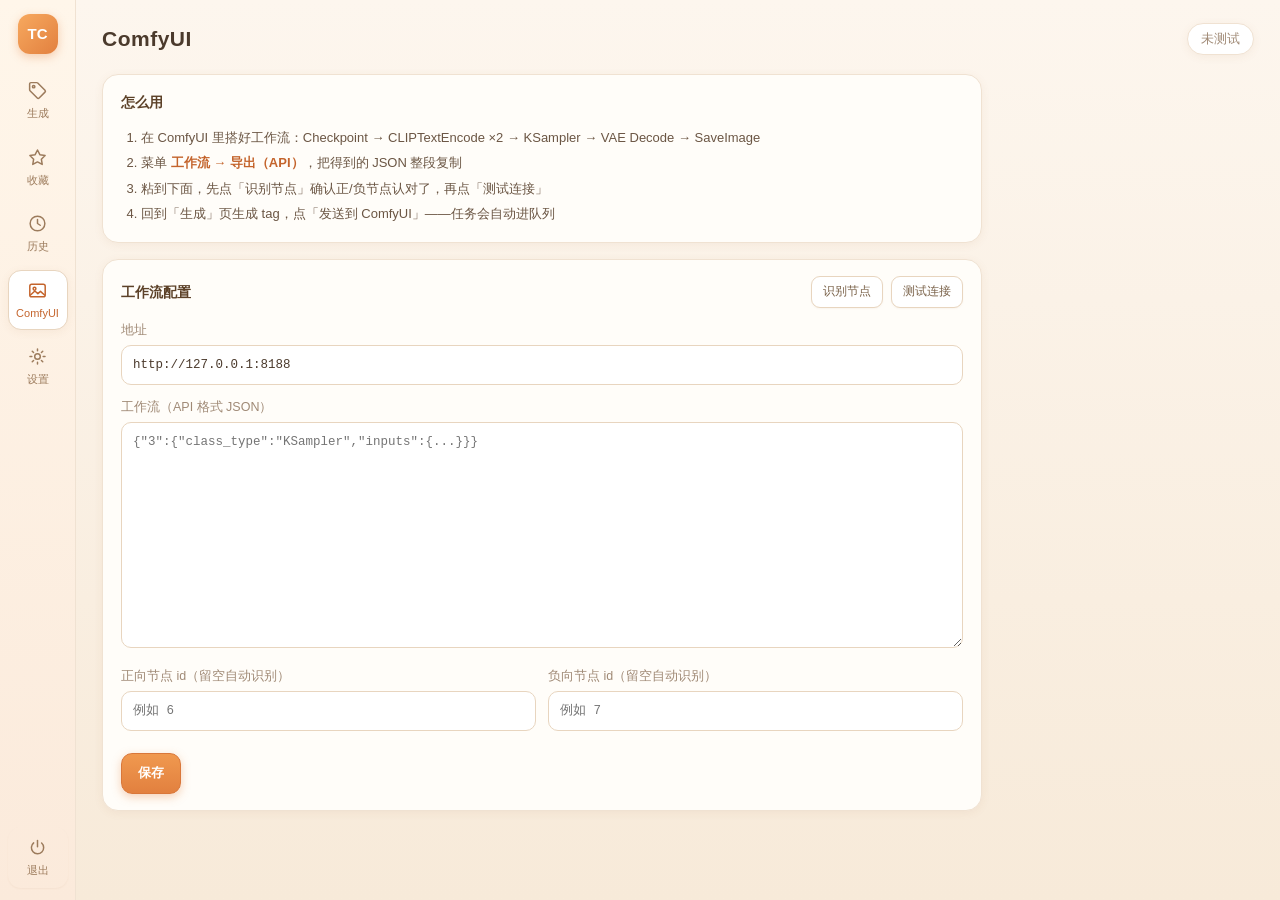
==== comfy.html @ 118cf32f "feat: 界面改版（暖色主题 + 收藏页 + ComfyUI 独立页） - 收藏改成存「中文描述 + 整套 tag」，新增独立收藏页与侧边栏图标；   生成页右上角 ★ 收藏这套，收藏页可载入/复制" ====
<!DOCTYPE html>
<html lang="zh-CN">
<head>
<meta charset="utf-8">
<meta name="viewport" content="width=device-width, initial-scale=1">
<title>TagCraft · ComfyUI</title>
<link rel="stylesheet" href="style.css">
</head>
<body>
<div class="shell">
  <div id="sidebar"></div>

  <div class="main">
    <div class="page-head">
      <h1 class="page-title">ComfyUI</h1>
      <span class="head-right"><span id="comfyState" class="pill">未测试</span></span>
    </div>

    <div class="stack">
      <div class="card">
        <div class="card-title">怎么用</div>
        <ol class="howto">
          <li>在 ComfyUI 里搭好工作流：Checkpoint → CLIPTextEncode ×2 → KSampler → VAE Decode → SaveImage</li>
          <li>菜单 <b>工作流 → 导出（API）</b>，把得到的 JSON 整段复制</li>
          <li>粘到下面，先点「识别节点」确认正/负节点认对了，再点「测试连接」</li>
          <li>回到「生成」页生成 tag，点「发送到 ComfyUI」——任务会自动进队列</li>
        </ol>
      </div>

      <div class="card">
        <div class="card-title">
          工作流配置
          <span class="spacer"></span>
          <button id="btnInspect" class="small">识别节点</button>
          <button id="btnTest" class="small">测试连接</button>
        </div>
        <div class="field">
          <label>地址</label>
          <input id="comfyUrl" class="mono" placeholder="http://127.0.0.1:8188">
        </div>
        <div class="field">
          <label>工作流（API 格式 JSON）</label>
          <textarea id="comfyWorkflow" rows="10" class="mono"
            placeholder='{"3":{"class_type":"KSampler","inputs":{...}}}'></textarea>
        </div>
        <div class="grid2">
          <div class="field">
            <label>正向节点 id（留空自动识别）</label>
            <input id="comfyPosNode" class="mono" placeholder="例如 6">
          </div>
          <div class="field">
            <label>负向节点 id（留空自动识别）</label>
            <input id="comfyNegNode" class="mono" placeholder="例如 7">
          </div>
        </div>
        <div id="comfyNodes" class="page-sub" style="margin-top:10px"></div>
        <div class="row">
          <button id="btnSave" class="primary">保存</button>
          <span id="comfyMsg" class="page-sub"></span>
        </div>
      </div>
    </div>
  </div>
</div>

<script src="common.js"></script>
<script src="comfy.js"></script>
</body>
</html>
---- style.css ----
/* TagCraft 主题：暖色调 · 温馨感 · 突出按钮 */

:root{
  --bg:#fdf6ee;
  --bg2:#f7ead9;
  --panel:#fffdf9;
  --line:#f0e2d2;
  --line2:#e8d5bf;
  --text:#4b3a2c;
  --dim:#a08a76;
  --accent:#e2803f;
  --accent2:#c4642c;
  --accent-soft:#fdeedd;
  --ok:#7ba05b;
  --bad:#c4554c;
  --shadow:0 2px 10px rgba(150,100,50,.07);
}

*{box-sizing:border-box}
html,body{margin:0;padding:0}
body{
  background:linear-gradient(180deg,var(--bg) 0%,var(--bg2) 100%) fixed;
  color:var(--text);
  font:14px/1.6 -apple-system,BlinkMacSystemFont,"Segoe UI","PingFang SC","Microsoft YaHei",sans-serif;
}

/* ---------------- 框架 ---------------- */
.shell{display:flex;min-height:100vh}
.main{flex:1;min-width:0;padding:22px 26px 60px}
.page-head{display:flex;align-items:center;gap:12px;margin-bottom:18px}
.page-title{margin:0;font-size:21px;font-weight:700;letter-spacing:.5px}
.head-right{margin-left:auto;display:flex;align-items:center;gap:10px}
.pill{
  background:#fff;border:1px solid var(--line);border-radius:999px;
  padding:5px 13px;font-size:12.5px;color:var(--dim);box-shadow:var(--shadow)
}
.page-sub{font-size:12.5px;color:var(--dim);text-decoration:none}
a.page-sub:hover{color:var(--accent)}

/* ---------------- 侧边栏 ---------------- */
.sidebar{
  width:76px;flex:0 0 76px;background:linear-gradient(180deg,#fff6ea,#fbeadb);
  border-right:1px solid var(--line);display:flex;flex-direction:column;
  align-items:center;padding:14px 0 12px;gap:6px;position:sticky;top:0;height:100vh
}
.logo{
  width:40px;height:40px;border-radius:12px;margin-bottom:10px;
  background:linear-gradient(135deg,#f7a95f,#e2803f);color:#fff;
  display:flex;align-items:center;justify-content:center;font-weight:700;font-size:15px;
  box-shadow:0 3px 10px rgba(226,128,63,.35)
}
.nav{
  width:60px;padding:9px 0 7px;border-radius:13px;border:1px solid transparent;background:transparent;
  color:#9c7b5c;display:flex;flex-direction:column;align-items:center;gap:4px;
  font-size:11px;cursor:pointer;text-decoration:none;transition:.15s
}
.nav svg{width:21px;height:21px;fill:none;stroke:currentColor;stroke-width:1.7;
  stroke-linecap:round;stroke-linejoin:round}
.nav:hover{background:#fff3e5;color:var(--accent2)}
.nav.active{background:#fff;color:var(--accent2);border-color:var(--line2);box-shadow:var(--shadow)}
.nav.danger:hover{background:#fdeceb;color:var(--bad)}
.sidebar .spacer{flex:1}

/* ---------------- 布局：左窄右宽，内容长了也不会一边空一边挤 ---------------- */
.layout{display:grid;grid-template-columns:minmax(280px,340px) minmax(0,1fr);gap:16px;align-items:start}
@media (max-width:1080px){.layout{grid-template-columns:minmax(0,1fr)}}
.col{display:flex;flex-direction:column;gap:16px;min-width:0}
.stack{display:flex;flex-direction:column;gap:16px;max-width:880px}

/* ---------------- 卡片 ---------------- */
.card{
  background:var(--panel);border:1px solid var(--line);border-radius:16px;
  padding:16px 18px;box-shadow:var(--shadow);min-width:0
}
.card-title{
  display:flex;align-items:center;gap:8px;font-weight:700;font-size:14px;
  margin-bottom:12px;color:#5c4128
}
.card-title .spacer{flex:1}
.count{
  background:var(--accent-soft);color:var(--accent2);border-radius:999px;
  padding:1px 8px;font-size:11.5px;font-weight:600
}
.card-title button{font-weight:500}

/* ---------------- 表单 ---------------- */
label{display:block;font-size:12.5px;color:var(--dim);margin-bottom:5px}
input,select,textarea{
  width:100%;padding:9px 11px;border:1px solid var(--line2);border-radius:10px;
  background:#fff;color:var(--text);font:inherit;font-size:13px;outline:none;transition:.15s
}
input:focus,select:focus,textarea:focus{
  border-color:var(--accent);box-shadow:0 0 0 3px rgba(226,128,63,.14)
}
textarea{resize:vertical;line-height:1.65}
.mono{font-family:Consolas,"Courier New",monospace;font-size:12.5px}
.field{margin-bottom:12px}
.grid2{display:grid;grid-template-columns:1fr 1fr;gap:12px}
@media (max-width:640px){.grid2{grid-template-columns:1fr}}
.row{display:flex;align-items:center;gap:8px;flex-wrap:wrap;margin-top:10px}

/* 复选框：之前被 input 的 100% 宽度撑成一大块，这里收回正常尺寸 */
input[type=checkbox],input[type=radio]{
  width:16px;height:16px;min-width:16px;padding:0;margin:0;flex:0 0 16px;
  accent-color:var(--accent);cursor:pointer;border-radius:4px
}
label.inline{display:inline-flex;align-items:center;gap:7px;margin:0;font-size:12.5px;color:var(--text)}
label.check{
  display:inline-flex;align-items:center;gap:7px;padding:6px 12px;margin:0;cursor:pointer;
  background:var(--accent-soft);border:1px solid #f3ddc4;border-radius:999px;
  font-size:12.5px;color:#8a6238;transition:.15s
}
label.check:hover{border-color:var(--accent);background:#fde5cd}

/* ---------------- 按钮：更醒目 ---------------- */
button{
  padding:9px 16px;border:1px solid var(--line2);border-radius:11px;background:#fff;
  color:#7a6249;font:inherit;font-size:13px;cursor:pointer;transition:.15s;
  box-shadow:0 1px 2px rgba(150,100,50,.06)
}
button:hover{border-color:var(--accent);color:var(--accent2);transform:translateY(-1px)}
button:active{transform:translateY(0)}
button:disabled{opacity:.55;cursor:default;transform:none}
button.primary{
  background:linear-gradient(180deg,#f0994f,#e2803f);border-color:#d9773a;color:#fff;font-weight:600;
  box-shadow:0 3px 10px rgba(226,128,63,.35)
}
button.primary:hover{background:linear-gradient(180deg,#f5a763,#e78a4a);color:#fff;
  box-shadow:0 5px 14px rgba(226,128,63,.45)}
button.ghost{background:#fff8f0;border-color:var(--line);color:#9c7b5c;box-shadow:none}
button.ghost:hover{background:#fff;color:var(--accent2)}
button.ghost.danger{color:#b9706a}
button.ghost.danger:hover{border-color:#e6b3ae;background:#fdf2f1;color:var(--bad)}
button.small{padding:5px 11px;font-size:12px;border-radius:9px}
button.wide{flex:1;min-width:120px;padding:11px 18px;font-size:13.5px}

/* ---------------- 结果分组 ---------------- */
.group{margin-top:16px}
.group-title{display:flex;align-items:center;gap:8px;font-size:12.5px;color:var(--dim);margin-bottom:8px}
.group-title .spacer{flex:1}
.tags{display:flex;flex-wrap:wrap;gap:6px;max-height:222px;overflow-y:auto;padding:2px}
.tag{
  display:inline-flex;align-items:center;gap:6px;max-width:100%;
  background:#fff8ef;border:1px solid var(--line);border-radius:999px;
  padding:5px 6px 5px 12px;font-size:12.5px;cursor:pointer;user-select:none;transition:.12s
}
.tag:hover{border-color:var(--accent);background:#fff}
.tag .t{font-family:Consolas,monospace;color:#5d4530}
.tag .cn{color:#b39a83;font-size:11.5px}
.tag .w{background:var(--accent-soft);color:var(--accent2);border-radius:999px;padding:0 6px;font-size:11px}
.tag .x{color:#c9b39c;padding:0 5px;font-size:14px;line-height:1}
.tag .x:hover{color:var(--bad)}
.tag.cat1{background:#fff4e8;border-color:#f2d9bd}
.tag.cat3{background:#fdf6e6;border-color:#f0e2bd}
.tag.cat4{background:#fdf1ee;border-color:#f2d6cd}
.tag.cat5{background:#fdf7ec;border-color:#eeddc0}
.tag.dragging{opacity:.4}

/* 未识别：小红框 */
.unk-list{display:flex;flex-wrap:wrap;gap:6px;max-height:126px;overflow-y:auto;padding:2px}
.unk{
  background:#fdeceb;border:1px solid #eec4c0;color:#b4554d;border-radius:9px;
  padding:4px 9px;font-size:12px;font-family:Consolas,monospace;cursor:pointer
}
.unk:hover{background:#fbdcd9}

/* 候选气泡 */
.pop{
  position:fixed;z-index:50;background:#fff;border:1px solid var(--line2);border-radius:13px;
  box-shadow:0 10px 26px rgba(140,90,40,.18);padding:8px;min-width:190px;max-width:320px
}
.pop-head{font-size:12px;color:var(--dim);padding:5px 8px}
.pop button{
  display:block;width:100%;text-align:left;border:none;background:transparent;box-shadow:none;
  padding:7px 9px;font-size:12.5px;border-radius:8px;color:var(--text)
}
.pop button:hover{background:var(--accent-soft);color:var(--accent2);transform:none}
.pop button.del{color:var(--bad)}

/* ---------------- 折叠面板 ---------------- */
.fold{
  border:1px solid var(--line);border-radius:12px;background:#fffaf2;
  margin-bottom:10px;overflow:hidden
}
.fold>summary{
  cursor:pointer;padding:9px 13px;font-size:12.5px;font-weight:600;color:#a3761f;
  list-style:none;display:flex;align-items:center;gap:8px
}
.fold>summary::-webkit-details-marker{display:none}
.fold>summary::before{content:'▸';display:inline-block;transition:.15s;color:var(--accent)}
.fold[open]>summary::before{transform:rotate(90deg)}
.fold-body{padding:0 13px 10px;border-top:1px dashed var(--line)}

.step{
  display:flex;gap:8px;align-items:baseline;flex-wrap:wrap;
  font-size:12.5px;color:#6b5644;padding:6px 0;border-top:1px dashed #f1e5d4
}
.step:first-child{border-top:none}
.step .rnd{
  flex:0 0 18px;height:18px;line-height:18px;text-align:center;border-radius:50%;
  background:var(--accent-soft);color:var(--accent2);font-size:11px
}
.step .tool{font-family:Consolas,monospace;color:#a3761f;font-weight:600}
.step .sum{color:#9c8672}
.step .prob{flex:1 0 100%;color:#8a6d3b;padding-left:26px}
.step.warn{color:var(--bad)}
.step.warn .tool{color:var(--bad)}

/* ---------------- 统计 / 说明 ---------------- */
.stats{
  display:none;background:#fff5e9;border:1px solid var(--line);border-radius:11px;
  padding:8px 13px;font-size:12.5px;color:#8a6a4a;margin-bottom:12px
}
.stats.show{display:block}
.notes{
  display:none;background:#fdf9f0;border-left:3px solid #e8cfa5;border-radius:8px;
  padding:8px 12px;font-size:12.5px;color:#8a6d3b;margin-bottom:12px;white-space:pre-wrap
}
.notes.show{display:block}

/* ---------------- 查词结果 ---------------- */
.list{display:flex;flex-direction:column;gap:6px;margin-top:10px;max-height:300px;overflow-y:auto}
.item{
  display:flex;align-items:center;gap:8px;padding:7px 10px;border:1px solid var(--line);
  border-radius:10px;background:#fffcf7;font-size:12.5px;min-width:0
}
.item .name{font-family:Consolas,monospace;color:#5d4530;flex:0 1 auto;
  overflow:hidden;text-overflow:ellipsis;white-space:nowrap}
.item .cn{color:#b39a83;font-size:11.5px;min-width:0;overflow:hidden;text-overflow:ellipsis;
  white-space:nowrap}
.item .meta{margin-left:auto;color:#c2ab95;font-size:11px;flex:0 0 auto}
.item .acts{display:flex;gap:4px;flex:0 0 auto}
.item:hover{border-color:var(--accent);background:#fff}
.empty{color:var(--dim);font-size:13px;padding:14px 2px}

/* ---------------- 历史 / 收藏 ---------------- */
.hcard{
  border:1px solid var(--line);border-radius:13px;background:#fffcf7;
  padding:11px 13px;margin-bottom:10px
}
.hcard:hover{border-color:var(--line2)}
.htop{display:flex;align-items:center;gap:8px;flex-wrap:wrap}
.htime{font-size:11.5px;color:#c2ab95}
.ftitle{font-weight:600;font-size:13.5px;color:#6b4a2c}
.htext{font-size:12.5px;color:#7d6753;margin:7px 0 5px;white-space:pre-wrap;word-break:break-word}
.htags{font-family:Consolas,monospace;font-size:11.5px;color:var(--dim);
  white-space:nowrap;overflow:hidden;text-overflow:ellipsis}

/* ---------------- 使用步骤 ---------------- */
.howto{margin:0;padding-left:20px;color:#6b5644;font-size:13px;line-height:1.95}
.howto b{color:var(--accent2)}

/* ---------------- toast ---------------- */
.toast{
  position:fixed;left:50%;bottom:34px;transform:translateX(-50%) translateY(12px);
  background:#7a5a3c;color:#fff;padding:10px 20px;border-radius:999px;font-size:13px;
  box-shadow:0 6px 18px rgba(120,80,40,.3);
  opacity:0;transition:.25s;pointer-events:none;z-index:99;max-width:80vw;text-align:center
}
.toast.show{opacity:1;transform:translateX(-50%) translateY(0)}
.toast.bad{background:var(--bad)}
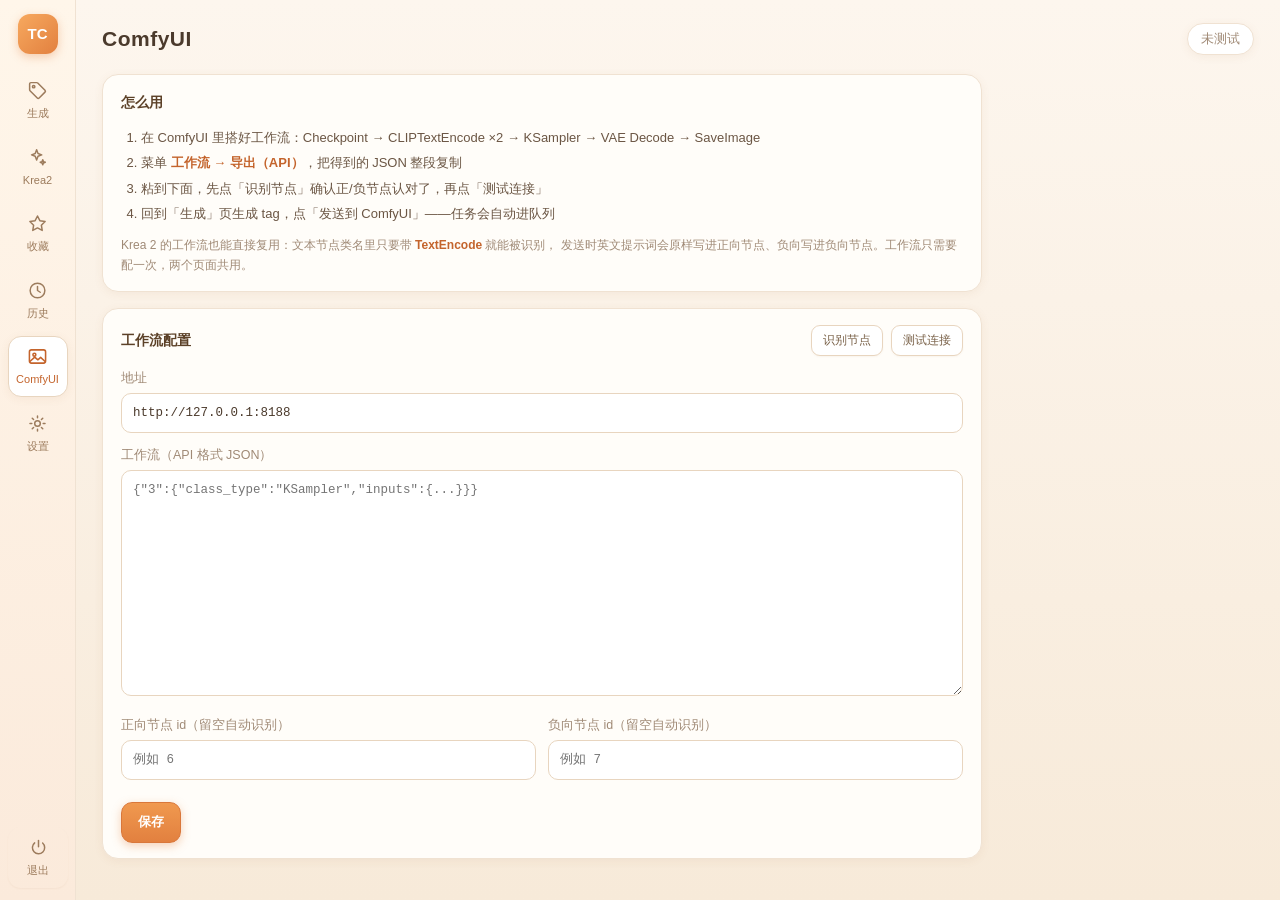
==== commit 1a137233: "feat: 新增 Krea2 英文自然语言模式，生成页可切换模型 - 生成页顶部新增模型切换器：NoobAI 系（Danbooru tag）/ Krea 2（英文自然语言） - 新增 krea.htm" ====
--- a/comfy.html
+++ b/comfy.html
@@ -25,6 +25,10 @@
           <li>粘到下面，先点「识别节点」确认正/负节点认对了，再点「测试连接」</li>
           <li>回到「生成」页生成 tag，点「发送到 ComfyUI」——任务会自动进队列</li>
         </ol>
+        <div class="hint-line">
+          Krea 2 的工作流也能直接复用：文本节点类名里只要带 <b>TextEncode</b> 就能被识别，
+          发送时英文提示词会原样写进正向节点、负向写进负向节点。工作流只需要配一次，两个页面共用。
+        </div>
       </div>
 
       <div class="card">
--- a/style.css
+++ b/style.css
@@ -57,6 +57,9 @@
 .nav svg{width:21px;height:21px;fill:none;stroke:currentColor;stroke-width:1.7;
   stroke-linecap:round;stroke-linejoin:round}
 .nav:hover{background:#fff3e5;color:var(--accent2)}
+.nav svg{transition:transform .22s cubic-bezier(.2,.8,.3,1)}
+.nav:hover svg{transform:translateY(-1px) scale(1.07)}
+.nav.active svg{transform:scale(1.05)}
 .nav.active{background:#fff;color:var(--accent2);border-color:var(--line2);box-shadow:var(--shadow)}
 .nav.danger:hover{background:#fdeceb;color:var(--bad)}
 .sidebar .spacer{flex:1}
@@ -66,6 +69,7 @@
 @media (max-width:1080px){.layout{grid-template-columns:minmax(0,1fr)}}
 .col{display:flex;flex-direction:column;gap:16px;min-width:0}
 .stack{display:flex;flex-direction:column;gap:16px;max-width:880px}
+.stack.wide{max-width:min(1560px,100%)}
 
 /* ---------------- 卡片 ---------------- */
 .card{
@@ -104,7 +108,9 @@
   width:16px;height:16px;min-width:16px;padding:0;margin:0;flex:0 0 16px;
   accent-color:var(--accent);cursor:pointer;border-radius:4px
 }
-label.inline{display:inline-flex;align-items:center;gap:7px;margin:0;font-size:12.5px;color:var(--text)}
+label.inline{display:inline-flex;align-items:center;gap:7px;margin:0;font-size:12.5px;color:var(--text);white-space:nowrap}
+/* 数字框在行内标签里不要被 100% 宽撑爆（否则「上限」会竖着断行） */
+label.inline input[type=number]{width:76px;flex:0 0 76px}
 label.check{
   display:inline-flex;align-items:center;gap:7px;padding:6px 12px;margin:0;cursor:pointer;
   background:var(--accent-soft);border:1px solid #f3ddc4;border-radius:999px;
@@ -115,24 +121,102 @@
 /* ---------------- 按钮：更醒目 ---------------- */
 button{
   padding:9px 16px;border:1px solid var(--line2);border-radius:11px;background:#fff;
-  color:#7a6249;font:inherit;font-size:13px;cursor:pointer;transition:.15s;
+  color:#7a6249;font:inherit;font-size:13px;cursor:pointer;
+  position:relative;overflow:hidden;will-change:transform;
+  transition:transform .18s cubic-bezier(.2,.8,.3,1),box-shadow .18s ease,
+             background .18s ease,border-color .18s ease,color .18s ease;
   box-shadow:0 1px 2px rgba(150,100,50,.06)
 }
 button:hover{border-color:var(--accent);color:var(--accent2);transform:translateY(-1px)}
-button:active{transform:translateY(0)}
+button:active{transform:translateY(1px) scale(.985);box-shadow:0 1px 2px rgba(150,100,50,.06)}
+button:focus-visible{outline:none;box-shadow:0 0 0 3px rgba(226,128,63,.25),0 1px 2px rgba(150,100,50,.06)}
 button:disabled{opacity:.55;cursor:default;transform:none}
 button.primary{
   background:linear-gradient(180deg,#f0994f,#e2803f);border-color:#d9773a;color:#fff;font-weight:600;
   box-shadow:0 3px 10px rgba(226,128,63,.35)
 }
+/* 主按钮悬浮时一道柔光扫过（纯装饰，不挡点击） */
+button.primary::after{
+  content:'';position:absolute;inset:0;pointer-events:none;
+  background:linear-gradient(115deg,transparent 30%,rgba(255,255,255,.5) 48%,transparent 64%);
+  transform:translateX(-130%);transition:transform .6s ease
+}
+button.primary:hover::after{transform:translateX(130%)}
 button.primary:hover{background:linear-gradient(180deg,#f5a763,#e78a4a);color:#fff;
-  box-shadow:0 5px 14px rgba(226,128,63,.45)}
+  box-shadow:0 6px 16px rgba(226,128,63,.45);transform:translateY(-2px)}
+button.primary:active{transform:translateY(1px) scale(.985)}
+/* 生成中：主按钮轻轻呼吸，表示"还在跑" */
+button.primary:disabled{animation:busyPulse 1.5s ease-in-out infinite}
+@keyframes busyPulse{
+  0%,100%{box-shadow:0 3px 10px rgba(226,128,63,.3)}
+  50%{box-shadow:0 3px 18px rgba(226,128,63,.6)}
+}
 button.ghost{background:#fff8f0;border-color:var(--line);color:#9c7b5c;box-shadow:none}
 button.ghost:hover{background:#fff;color:var(--accent2)}
 button.ghost.danger{color:#b9706a}
 button.ghost.danger:hover{border-color:#e6b3ae;background:#fdf2f1;color:var(--bad)}
 button.small{padding:5px 11px;font-size:12px;border-radius:9px}
 button.wide{flex:1;min-width:120px;padding:11px 18px;font-size:13.5px}
+
+/* 点击波纹（common.js 动态插入 .ripple 后自动移除） */
+.ripple{
+  position:absolute;border-radius:50%;pointer-events:none;
+  background:radial-gradient(circle,rgba(226,128,63,.35),rgba(226,128,63,.12) 55%,transparent 70%);
+  transform:scale(0);animation:rippleOut .58s ease-out forwards
+}
+button.primary .ripple{
+  background:radial-gradient(circle,rgba(255,255,255,.6),rgba(255,255,255,.2) 55%,transparent 70%)
+}
+@keyframes rippleOut{to{transform:scale(1);opacity:0}}
+
+/* ---------------- 模型切换器 ---------------- */
+.model-switch{margin-bottom:16px}
+.mswitch-row{display:flex;align-items:center;gap:10px;flex-wrap:wrap}
+.mswitch-cap{font-size:12px;font-weight:600;color:var(--dim);letter-spacing:.3px}
+.mswitch{
+  display:inline-flex;gap:4px;padding:4px;border:1px solid var(--line);
+  border-radius:999px;background:var(--panel);box-shadow:var(--shadow)
+}
+.mswitch-item{
+  display:flex;flex-direction:column;align-items:flex-start;gap:1px;
+  padding:7px 18px 7px 16px;border-radius:999px;text-decoration:none;
+  color:#9c7b5c;transition:background .22s ease,color .22s ease,transform .22s ease,
+             box-shadow .22s ease;position:relative;overflow:hidden
+}
+.mswitch-item .mswitch-name{font-size:13.5px;font-weight:700;letter-spacing:.2px}
+.mswitch-item .mswitch-sub{font-size:10.5px;opacity:.75}
+.mswitch-item:hover{background:#fff4e5;color:var(--accent2);transform:translateY(-1px)}
+.mswitch-item.active{
+  background:linear-gradient(135deg,#f7a95f,#e2803f);color:#fff;
+  box-shadow:0 3px 12px rgba(226,128,63,.38)
+}
+.mswitch-item.active .mswitch-sub{opacity:.9}
+.mswitch-item.active::after{
+  content:'';position:absolute;inset:0;border-radius:inherit;
+  box-shadow:inset 0 1px 0 rgba(255,255,255,.35)
+}
+
+/* ---------------- Krea 2 页面 ---------------- */
+.hint-line{font-size:12px;color:var(--dim);margin-top:10px;line-height:1.6}
+.hint-line b{color:var(--accent2);font-weight:600}
+#outPrompt{font-size:13px;line-height:1.8;min-height:150px}
+.prompt-count{font-size:12px;color:var(--dim)}
+.prompt-count b{color:var(--accent2)}
+.warn-line{
+  background:#fff3e2;border:1px solid #f0d8b8;color:#a3761f;border-radius:10px;
+  padding:7px 11px;font-size:12.5px;margin-bottom:10px;display:none
+}
+.warn-line.show{display:block}
+
+/* ---------------- 草稿箱 ---------------- */
+.draftbar{
+  display:flex;align-items:center;gap:8px;flex-wrap:wrap;
+  background:var(--panel);border:1px solid var(--line);border-radius:14px;
+  padding:10px 14px;margin-bottom:16px;box-shadow:var(--shadow)
+}
+.draftbar .dlabel{font-size:12.5px;color:var(--dim);font-weight:600}
+.draftbar select{width:auto;max-width:280px;min-width:150px;padding:7px 10px}
+.draftbar #draftHint{margin-left:auto}
 
 /* ---------------- 结果分组 ---------------- */
 .group{margin-top:16px}
@@ -206,6 +290,49 @@
 .step.warn{color:var(--bad)}
 .step.warn .tool{color:var(--bad)}
 
+/* ---------------- 智能体实时进度 ---------------- */
+.progress{
+  display:none;margin-bottom:12px;border:1px solid #f0dcc0;border-radius:12px;
+  background:#fffbf3;padding:10px 13px
+}
+.progress.show{display:block}
+.progress-head{
+  font-size:12.5px;font-weight:600;color:#a3761f;margin-bottom:6px;
+  display:flex;align-items:center;gap:7px
+}
+.pstep{font-size:12.5px;color:#7d6753;padding:3px 0 3px 18px;position:relative}
+.pstep::before{
+  content:'';position:absolute;left:4px;top:11px;width:6px;height:6px;border-radius:50%;
+  background:#e0cdb2
+}
+.pstep.now{color:var(--accent2);font-weight:600}
+.pstep.now::before{background:var(--accent);box-shadow:0 0 0 3px rgba(226,128,63,.18)}
+.spin{
+  width:12px;height:12px;border-radius:50%;border:2px solid #f0dcc0;
+  border-top-color:var(--accent);display:inline-block;animation:spin .8s linear infinite
+}
+@keyframes spin{to{transform:rotate(360deg)}}
+
+/* 进度条 */
+.pbar{height:10px;border-radius:999px;background:#f3e6d4;overflow:hidden;margin-top:2px}
+.pbar-fill{
+  height:100%;border-radius:999px;position:relative;overflow:hidden;
+  background:linear-gradient(90deg,#f4b878,#e2803f);
+  transition:width .5s cubic-bezier(.3,.8,.4,1)
+}
+.pbar-fill::after{
+  content:'';position:absolute;inset:0;
+  background:linear-gradient(90deg,transparent,rgba(255,255,255,.5),transparent);
+  animation:sweep 1.3s linear infinite
+}
+.pbar.done .pbar-fill{background:linear-gradient(90deg,#9fc47f,#7ba05b)}
+.pbar.done .pbar-fill::after{animation:none;opacity:0}
+.pmsg{
+  font-size:12.5px;color:#8a6a4a;margin-top:7px;
+  white-space:nowrap;overflow:hidden;text-overflow:ellipsis
+}
+@keyframes sweep{from{transform:translateX(-100%)}to{transform:translateX(100%)}}
+
 /* ---------------- 统计 / 说明 ---------------- */
 .stats{
   display:none;background:#fff5e9;border:1px solid var(--line);border-radius:11px;
@@ -219,7 +346,8 @@
 .notes.show{display:block}
 
 /* ---------------- 查词结果 ---------------- */
-.list{display:flex;flex-direction:column;gap:6px;margin-top:10px;max-height:300px;overflow-y:auto}
+.list{display:flex;flex-direction:column;gap:6px;margin-top:10px;min-width:0}
+.list.scroll{max-height:300px;overflow-y:auto}
 .item{
   display:flex;align-items:center;gap:8px;padding:7px 10px;border:1px solid var(--line);
   border-radius:10px;background:#fffcf7;font-size:12.5px;min-width:0
@@ -244,7 +372,38 @@
 .ftitle{font-weight:600;font-size:13.5px;color:#6b4a2c}
 .htext{font-size:12.5px;color:#7d6753;margin:7px 0 5px;white-space:pre-wrap;word-break:break-word}
 .htags{font-family:Consolas,monospace;font-size:11.5px;color:var(--dim);
-  white-space:nowrap;overflow:hidden;text-overflow:ellipsis}
+  line-height:1.7;word-break:break-word}
+
+/* ---------------- 收藏页：宽屏多列，卡片铺满 ---------------- */
+.fgrid{display:grid;grid-template-columns:repeat(auto-fill,minmax(430px,1fr));gap:12px;margin-top:0}
+@media (max-width:960px){.fgrid{grid-template-columns:1fr}}
+.fcard{
+  border:1px solid var(--line);border-radius:14px;background:#fffcf7;
+  padding:13px 15px;display:flex;flex-direction:column;gap:9px;min-width:0
+}
+.fcard:hover{border-color:var(--line2);background:#fff}
+.fhead{display:flex;align-items:center;gap:9px;flex-wrap:wrap;min-width:0}
+.fhead .spacer,.frow .spacer{flex:1}
+.fmeta{font-size:11.5px;color:var(--accent2);background:var(--accent-soft);
+  border-radius:999px;padding:2px 9px;white-space:nowrap}
+.fmeta-row{display:flex;gap:6px;flex-wrap:wrap}
+
+/* 默认收起：描述与 tag 文本要点开才看得见 */
+.fbox{border:1px solid var(--line);border-radius:11px;background:#fffaf2;overflow:hidden}
+.fbox>summary{
+  cursor:pointer;padding:7px 11px;font-size:12.5px;font-weight:600;color:#a3761f;
+  list-style:none;display:flex;align-items:center;gap:7px
+}
+.fbox>summary::-webkit-details-marker{display:none}
+.fbox>summary::before{content:'▸';display:inline-block;transition:.15s;color:var(--accent)}
+.fbox[open]>summary::before{transform:rotate(90deg)}
+.fbody{padding:2px 12px 11px;border-top:1px dashed var(--line);
+  display:flex;flex-direction:column;gap:2px}
+.flabel{font-size:11.5px;color:var(--dim);margin-top:7px}
+.ftext{font-size:12.5px;color:#7d6753;white-space:pre-wrap;word-break:break-word;line-height:1.6}
+.ftags{font-family:Consolas,monospace;font-size:11.5px;color:#8b7660;
+  line-height:1.75;word-break:break-word}
+.frow{display:flex;align-items:center;gap:8px;flex-wrap:wrap;margin-top:auto;padding-top:2px}
 
 /* ---------------- 使用步骤 ---------------- */
 .howto{margin:0;padding-left:20px;color:#6b5644;font-size:13px;line-height:1.95}
@@ -259,3 +418,18 @@
 }
 .toast.show{opacity:1;transform:translateX(-50%) translateY(0)}
 .toast.bad{background:var(--bad)}
+
+/* ---------------- 动效：系统要求减少动态时全部关掉 ---------------- */
+@media (prefers-reduced-motion: reduce){
+  *,*::before,*::after{
+    animation-duration:.001ms !important;
+    animation-iteration-count:1 !important;
+    transition-duration:.001ms !important;
+    scroll-behavior:auto !important
+  }
+  button:hover,button:active,.mswitch-item:hover,.mswitch-item.active,
+  .nav:hover svg,.nav.active svg{transform:none}
+  button.primary::after{display:none}
+  .ripple{display:none}
+}
+
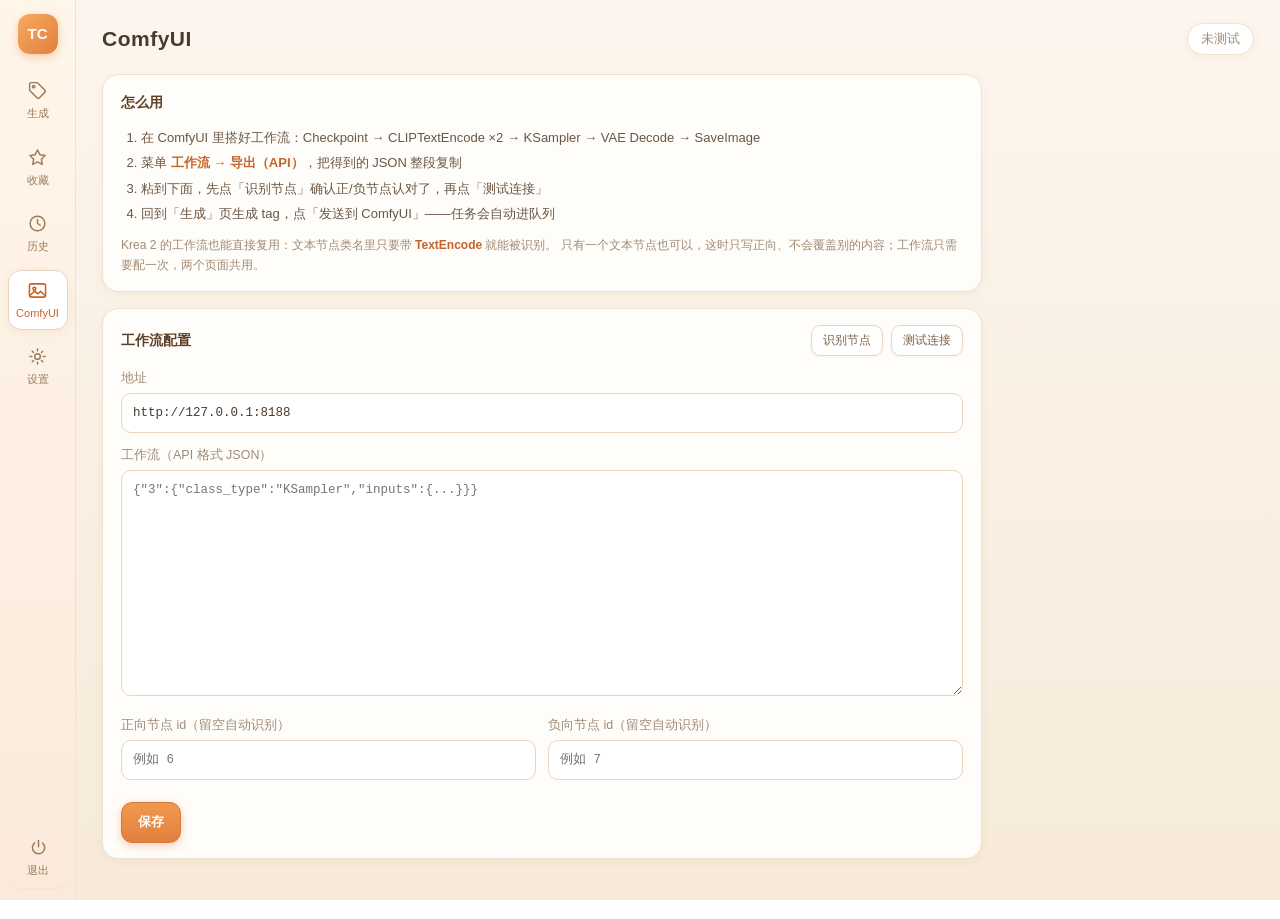
==== commit 70362f8c: "fix: Krea2 去掉负向提示词，单词条工作流只写正向 - Krea2 页删除负向提示词输入、复制与草稿字段；服务端 Krea 提示词 / 审核员 / 返回值同步去掉 negative - Com" ====
--- a/comfy.html
+++ b/comfy.html
@@ -26,8 +26,8 @@
           <li>回到「生成」页生成 tag，点「发送到 ComfyUI」——任务会自动进队列</li>
         </ol>
         <div class="hint-line">
-          Krea 2 的工作流也能直接复用：文本节点类名里只要带 <b>TextEncode</b> 就能被识别，
-          发送时英文提示词会原样写进正向节点、负向写进负向节点。工作流只需要配一次，两个页面共用。
+          Krea 2 的工作流也能直接复用：文本节点类名里只要带 <b>TextEncode</b> 就能被识别。
+          只有一个文本节点也可以，这时只写正向、不会覆盖别的内容；工作流只需要配一次，两个页面共用。
         </div>
       </div>
 
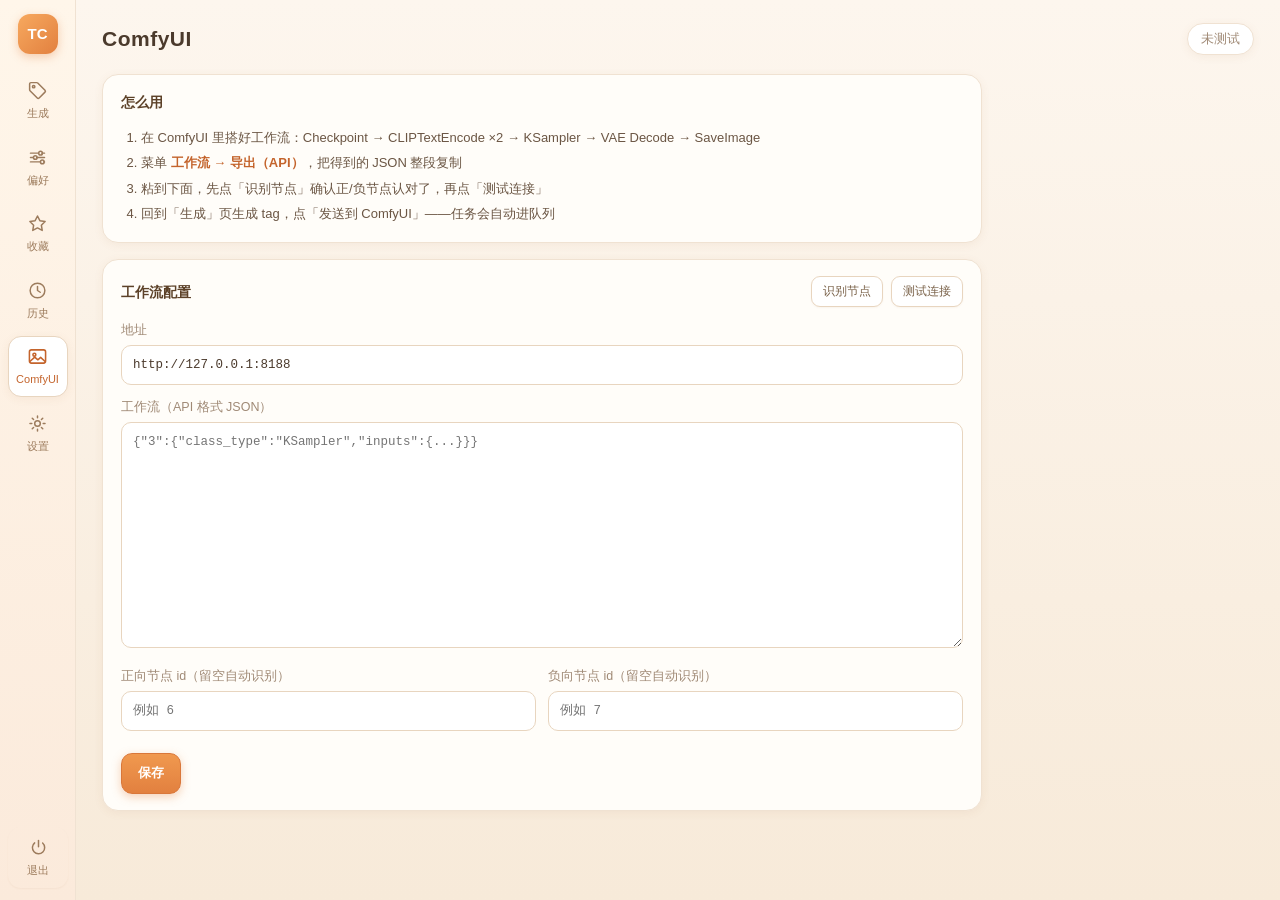
==== commit dc291835: "refactor: 拆出 gen_service / frame / scoring / fallback / ordering / prompts / mapping / tools - 业务从 s" ====
--- a/comfy.html
+++ b/comfy.html
@@ -25,10 +25,6 @@
           <li>粘到下面，先点「识别节点」确认正/负节点认对了，再点「测试连接」</li>
           <li>回到「生成」页生成 tag，点「发送到 ComfyUI」——任务会自动进队列</li>
         </ol>
-        <div class="hint-line">
-          Krea 2 的工作流也能直接复用：文本节点类名里只要带 <b>TextEncode</b> 就能被识别。
-          只有一个文本节点也可以，这时只写正向、不会覆盖别的内容；工作流只需要配一次，两个页面共用。
-        </div>
       </div>
 
       <div class="card">
--- a/style.css
+++ b/style.css
@@ -169,7 +169,7 @@
 }
 @keyframes rippleOut{to{transform:scale(1);opacity:0}}
 
-/* ---------------- 模型切换器 ---------------- */
+/* ---------------- 模式切换器 ---------------- */
 .model-switch{margin-bottom:16px}
 .mswitch-row{display:flex;align-items:center;gap:10px;flex-wrap:wrap}
 .mswitch-cap{font-size:12px;font-weight:600;color:var(--dim);letter-spacing:.3px}
@@ -178,19 +178,17 @@
   border-radius:999px;background:var(--panel);box-shadow:var(--shadow)
 }
 .mswitch-item{
-  display:flex;flex-direction:column;align-items:flex-start;gap:1px;
-  padding:7px 18px 7px 16px;border-radius:999px;text-decoration:none;
+  display:flex;align-items:center;justify-content:center;
+  padding:8px 20px;border-radius:999px;text-decoration:none;
   color:#9c7b5c;transition:background .22s ease,color .22s ease,transform .22s ease,
              box-shadow .22s ease;position:relative;overflow:hidden
 }
 .mswitch-item .mswitch-name{font-size:13.5px;font-weight:700;letter-spacing:.2px}
-.mswitch-item .mswitch-sub{font-size:10.5px;opacity:.75}
 .mswitch-item:hover{background:#fff4e5;color:var(--accent2);transform:translateY(-1px)}
 .mswitch-item.active{
   background:linear-gradient(135deg,#f7a95f,#e2803f);color:#fff;
   box-shadow:0 3px 12px rgba(226,128,63,.38)
 }
-.mswitch-item.active .mswitch-sub{opacity:.9}
 .mswitch-item.active::after{
   content:'';position:absolute;inset:0;border-radius:inherit;
   box-shadow:inset 0 1px 0 rgba(255,255,255,.35)
@@ -208,20 +206,13 @@
 }
 .warn-line.show{display:block}
 
-/* ---------------- 草稿箱 ---------------- */
-.draftbar{
-  display:flex;align-items:center;gap:8px;flex-wrap:wrap;
-  background:var(--panel);border:1px solid var(--line);border-radius:14px;
-  padding:10px 14px;margin-bottom:16px;box-shadow:var(--shadow)
-}
-.draftbar .dlabel{font-size:12.5px;color:var(--dim);font-weight:600}
-.draftbar select{width:auto;max-width:280px;min-width:150px;padding:7px 10px}
-.draftbar #draftHint{margin-left:auto}
-
 /* ---------------- 结果分组 ---------------- */
 .group{margin-top:16px}
 .group-title{display:flex;align-items:center;gap:8px;font-size:12.5px;color:var(--dim);margin-bottom:8px}
 .group-title .spacer{flex:1}
+/* 组标题旁的一行小提示（例：已移除 N 个无效负向） */
+.group-note{font-size:11.5px;color:#b07a2a;background:#fff3e2;border-radius:999px;padding:1px 8px}
+.group-note:empty{display:none}
 .tags{display:flex;flex-wrap:wrap;gap:6px;max-height:222px;overflow-y:auto;padding:2px}
 .tag{
   display:inline-flex;align-items:center;gap:6px;max-width:100%;
@@ -248,6 +239,13 @@
 }
 .unk:hover{background:#fbdcd9}
 
+/* 候选补充：白名单外、但词表里确实存在的新词，点一下就进正向 */
+.cand{
+  background:#eef7ee;border:1px solid #c9e2c9;color:#3f7a45;border-radius:9px;
+  padding:4px 9px;font-size:12px;font-family:Consolas,monospace;cursor:pointer
+}
+.cand:hover{background:#dff0df}
+
 /* 候选气泡 */
 .pop{
   position:fixed;z-index:50;background:#fff;border:1px solid var(--line2);border-radius:13px;
@@ -260,6 +258,8 @@
 }
 .pop button:hover{background:var(--accent-soft);color:var(--accent2);transform:none}
 .pop button.del{color:var(--bad)}
+.example-pop{width:min(460px,calc(100vw - 24px));max-width:460px;max-height:min(60vh,520px);overflow-y:auto}
+.example-pop button{white-space:normal;line-height:1.55;text-align:left}
 
 /* ---------------- 折叠面板 ---------------- */
 .fold{
@@ -286,7 +286,12 @@
 }
 .step .tool{font-family:Consolas,monospace;color:#a3761f;font-weight:600}
 .step .sum{color:#9c8672}
+.step .pick{
+  background:#eef5e6;color:#5c7f3f;border:1px solid #dbe8cc;border-radius:999px;
+  padding:0 7px;font-size:11px;line-height:1.6;font-weight:600
+}
 .step .prob{flex:1 0 100%;color:#8a6d3b;padding-left:26px}
+.step .dims{flex:1 0 100%;color:#9a8a76;font-size:11.5px;padding-left:26px;letter-spacing:.02em}
 .step.warn{color:var(--bad)}
 .step.warn .tool{color:var(--bad)}
 
@@ -331,6 +336,9 @@
   font-size:12.5px;color:#8a6a4a;margin-top:7px;
   white-space:nowrap;overflow:hidden;text-overflow:ellipsis
 }
+/* 「上次运行被中断」时的重试行 */
+.retry-row{display:flex;align-items:center;gap:8px;margin-top:8px;font-size:12.5px;color:#8a6a4a}
+.retry-row span{white-space:nowrap;overflow:hidden;text-overflow:ellipsis}
 @keyframes sweep{from{transform:translateX(-100%)}to{transform:translateX(100%)}}
 
 /* ---------------- 统计 / 说明 ---------------- */
@@ -362,6 +370,14 @@
 .empty{color:var(--dim);font-size:13px;padding:14px 2px}
 
 /* ---------------- 历史 / 收藏 ---------------- */
+.hstats{display:flex;flex-wrap:wrap;gap:8px;max-width:900px;margin-bottom:14px}
+.hstats[hidden]{display:none}
+.hstat{
+  display:inline-flex;align-items:center;gap:6px;background:var(--panel);
+  border:1px solid var(--line);border-radius:999px;padding:6px 13px;
+  box-shadow:var(--shadow);font-size:12px;color:var(--dim)
+}
+.hstat b{color:var(--text);font-size:12.5px;font-weight:700}
 .hcard{
   border:1px solid var(--line);border-radius:13px;background:#fffcf7;
   padding:11px 13px;margin-bottom:10px
@@ -373,6 +389,11 @@
 .htext{font-size:12.5px;color:#7d6753;margin:7px 0 5px;white-space:pre-wrap;word-break:break-word}
 .htags{font-family:Consolas,monospace;font-size:11.5px;color:var(--dim);
   line-height:1.7;word-break:break-word}
+
+/* ---------------- 列表分页（历史 / 收藏） ---------------- */
+.pager{display:flex;align-items:center;gap:10px;margin-top:14px}
+.pager[hidden]{display:none}
+.pager-info{font-size:12.5px;color:var(--dim)}
 
 /* ---------------- 收藏页：宽屏多列，卡片铺满 ---------------- */
 .fgrid{display:grid;grid-template-columns:repeat(auto-fill,minmax(430px,1fr));gap:12px;margin-top:0}
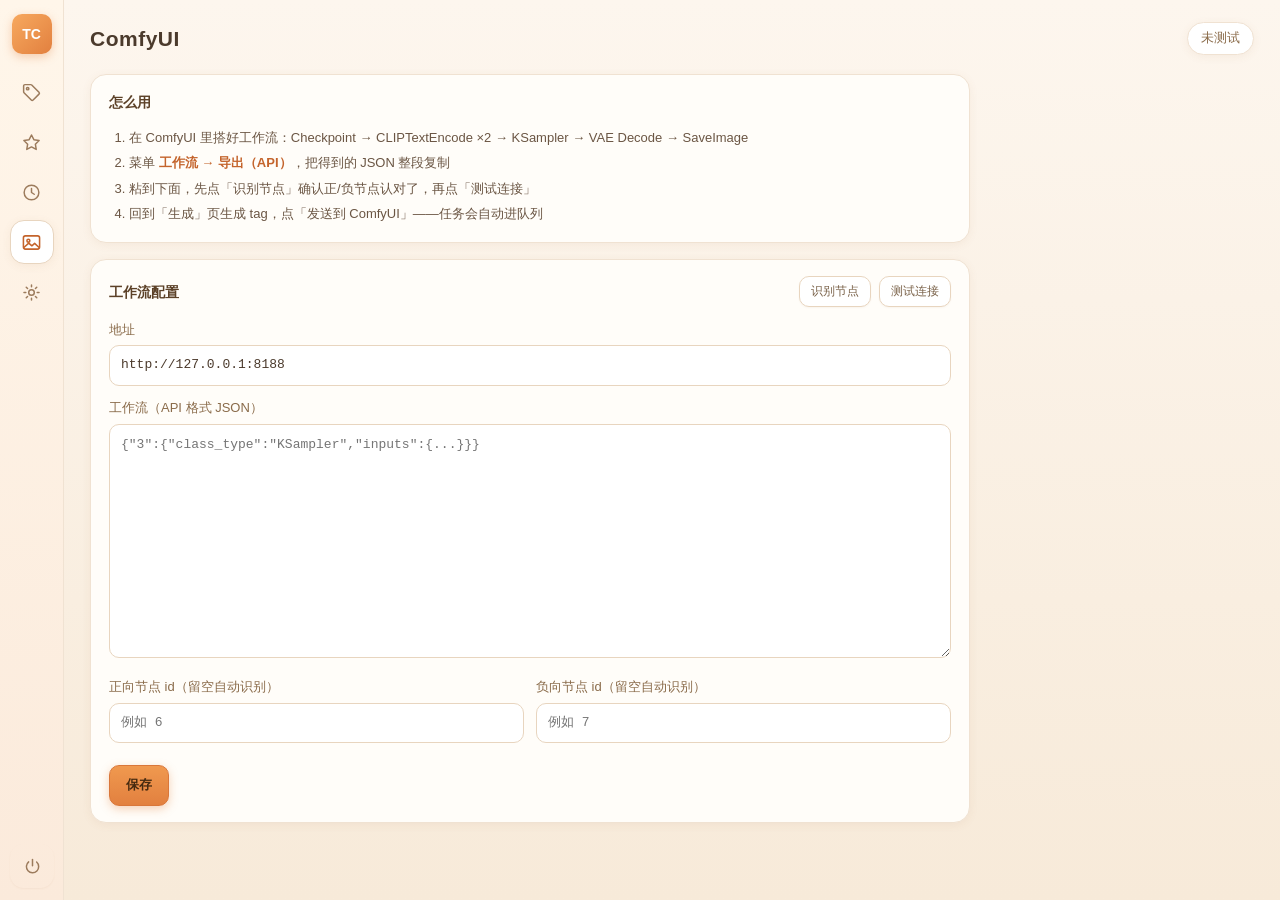
==== commit 43375bd4: "feat: 界面重做与前端拆分（对比度 / 缩放 / 动效 / Krea 译中文） - common.js 拆出 store.js / ui_fx.js / gen_page.js，加载顺序固定为  " ====
--- a/comfy.html
+++ b/comfy.html
@@ -63,6 +63,8 @@
   </div>
 </div>
 
+<script src="store.js"></script>
+<script src="ui_fx.js"></script>
 <script src="common.js"></script>
 <script src="comfy.js"></script>
 </body>
--- a/style.css
+++ b/style.css
@@ -7,63 +7,119 @@
   --line:#f0e2d2;
   --line2:#e8d5bf;
   --text:#4b3a2c;
-  --dim:#a08a76;
+  --dim:#8a6b4a;               /* 4.58:1 on bg，原 #a08a76 只有 3.07 */
   --accent:#e2803f;
   --accent2:#c4642c;
   --accent-soft:#fdeedd;
   --ok:#7ba05b;
   --bad:#c4554c;
+  --ui-scale:1;                 /* 90/100/110%，设置页可改 */
   --shadow:0 2px 10px rgba(150,100,50,.07);
+
+  /* 动效令牌：四档时长 + 四条曲线。各处动画只引用变量，不再各写各的毫秒数。 */
+  --t-fast:60ms;    /* 按下、波纹 */
+  --t-snap:120ms;   /* 分段按钮、小颜色变化 */
+  --t-base:200ms;   /* 悬停、折叠、菜单 */
+  --t-sheet:300ms;  /* 面板、新出现的块 */
+  --e-swift:cubic-bezier(.16,1,.3,1);
+  --e-expand:cubic-bezier(.19,1,.22,1);   /* 高度展开：先快后缓，不越界 */
+  --e-enter:cubic-bezier(.22,1,.36,1);
+  --e-back:cubic-bezier(.34,1.56,.64,1);  /* 回弹：按压抬起、滑块 */
+
+  /* 字体令牌：中文回退链 + 等宽（tag / 数字 / 代码） */
+  --font-ui:-apple-system,BlinkMacSystemFont,"Segoe UI","PingFang SC","Microsoft YaHei","Noto Sans SC",sans-serif;
+  --font-mono:ui-monospace,SFMono-Regular,Consolas,"Cascadia Mono","Courier New",monospace;
+
+  /* C9：从硬编码色收进来的调色板（按角色编号，自动量化） */
+  --bg-1:#ffffff;
+  --bg-2:#f7a95f;
+  --bg-3:#fffcf7;
+  --bg-4:#fdeceb;
+  --bg-5:#fdf2f1;
+  --bg-6:#fff3e2;
+  --bg-7:#fffaf2;
+  --bg-8:#eef5e6;
+  --ink-1:#a3761f;
+  --ink-2:#3a2410;
+  --ink-3:#9c7b5c;
+  --ink-4:#7d6753;
+  --ink-5:#8a6a4a;
+  --ink-6:#5d4530;
+  --ink-7:#6b5644;
+  --ink-8:#8a6d3b;
+  --line-1:#dbe8cc;
+  --line-2:#f0dcc0;
 }
 
 *{box-sizing:border-box}
 html,body{margin:0;padding:0}
 body{
+  zoom:var(--ui-scale,1);
   background:linear-gradient(180deg,var(--bg) 0%,var(--bg2) 100%) fixed;
   color:var(--text);
-  font:14px/1.6 -apple-system,BlinkMacSystemFont,"Segoe UI","PingFang SC","Microsoft YaHei",sans-serif;
+  font-family:var(--font-ui);
+  font-size:14px;line-height:1.6;
+  /* 数字等宽：分数 / 耗时 / 计数上下对齐，不再左右跳 */
+  font-variant-numeric:tabular-nums;
 }
 
 /* ---------------- 框架 ---------------- */
-.shell{display:flex;min-height:100vh}
+.shell{display:flex;min-height:calc(100vh / var(--ui-scale,1))}
 .main{flex:1;min-width:0;padding:22px 26px 60px}
 .page-head{display:flex;align-items:center;gap:12px;margin-bottom:18px}
 .page-title{margin:0;font-size:21px;font-weight:700;letter-spacing:.5px}
 .head-right{margin-left:auto;display:flex;align-items:center;gap:10px}
 .pill{
-  background:#fff;border:1px solid var(--line);border-radius:999px;
-  padding:5px 13px;font-size:12.5px;color:var(--dim);box-shadow:var(--shadow)
-}
-.page-sub{font-size:12.5px;color:var(--dim);text-decoration:none}
+  background:var(--bg-1);border:1px solid var(--line);border-radius:999px;
+  padding:5px 13px;font-size:13px;color:var(--dim);box-shadow:var(--shadow)
+}
+.page-sub{font-size:13px;color:var(--dim);text-decoration:none}
 a.page-sub:hover{color:var(--accent)}
 
 /* ---------------- 侧边栏 ---------------- */
 .sidebar{
-  width:76px;flex:0 0 76px;background:linear-gradient(180deg,#fff6ea,#fbeadb);
+  width:64px;flex:0 0 64px;background:linear-gradient(180deg,#fff6ea,#fbeadb);
   border-right:1px solid var(--line);display:flex;flex-direction:column;
-  align-items:center;padding:14px 0 12px;gap:6px;position:sticky;top:0;height:100vh
+  align-items:center;padding:14px 0 12px;gap:6px;position:sticky;top:0;height:calc(100vh / var(--ui-scale,1))
 }
 .logo{
-  width:40px;height:40px;border-radius:12px;margin-bottom:10px;
-  background:linear-gradient(135deg,#f7a95f,#e2803f);color:#fff;
-  display:flex;align-items:center;justify-content:center;font-weight:700;font-size:15px;
+  width:40px;height:40px;border-radius:10px;margin-bottom:10px;
+  background:linear-gradient(135deg,#f7a95f,var(--accent));color:#fff;
+  display:flex;align-items:center;justify-content:center;font-weight:700;font-size:14px;
   box-shadow:0 3px 10px rgba(226,128,63,.35)
 }
 .nav{
-  width:60px;padding:9px 0 7px;border-radius:13px;border:1px solid transparent;background:transparent;
-  color:#9c7b5c;display:flex;flex-direction:column;align-items:center;gap:4px;
-  font-size:11px;cursor:pointer;text-decoration:none;transition:.15s
-}
+  width:44px;height:44px;padding:0;border-radius:14px;border:1px solid transparent;background:transparent;
+  color:var(--ink-3);display:flex;align-items:center;justify-content:center;
+  font-size:11px;cursor:pointer;text-decoration:none;transition:var(--t-snap)
+}
+/* 侧栏只留图标；文字保留在 DOM 里给 title 悬停和无障碍读屏用 */
+.nav span{display:none}
 .nav svg{width:21px;height:21px;fill:none;stroke:currentColor;stroke-width:1.7;
   stroke-linecap:round;stroke-linejoin:round}
 .nav:hover{background:#fff3e5;color:var(--accent2)}
 .nav svg{transition:transform .22s cubic-bezier(.2,.8,.3,1)}
 .nav:hover svg{transform:translateY(-1px) scale(1.07)}
 .nav.active svg{transform:scale(1.05)}
-.nav.active{background:#fff;color:var(--accent2);border-color:var(--line2);box-shadow:var(--shadow)}
-.nav.danger:hover{background:#fdeceb;color:var(--bad)}
+.nav.active{background:var(--bg-1);color:var(--accent2);border-color:var(--line2);box-shadow:var(--shadow)}
+.nav.danger:hover{background:var(--bg-4);color:var(--bad)}
 .sidebar .spacer{flex:1}
 
+/* ---------------- 生成页：左右两栏各自滚动 ----------------
+   以前两栏一起把页面撑长，结果栏一长，左边的描述框就跟着滚出屏幕。
+   现在整页高度锁在视口内：左栏（描述 / 查词）原地不动，只有右栏（结果 / 输出）滚。 */
+.main-split{
+  height:calc(100vh / var(--ui-scale,1));overflow:hidden;
+  display:flex;flex-direction:column;padding-bottom:14px
+}
+.main-split .layout{flex:1;min-height:0;align-items:stretch}
+.main-split .col{min-height:0;overflow-y:auto;overscroll-behavior:contain}
+.main-split .col:first-child{overflow-y:auto}
+@media (max-width:1080px){
+  /* 窄屏只剩一栏：退回整页滚动，别把内容锁死在半屏里 */
+  .main-split{height:auto;overflow:visible;display:block}
+  .main-split .col{overflow:visible}
+}
 /* ---------------- 布局：左窄右宽，内容长了也不会一边空一边挤 ---------------- */
 .layout{display:grid;grid-template-columns:minmax(280px,340px) minmax(0,1fr);gap:16px;align-items:start}
 @media (max-width:1080px){.layout{grid-template-columns:minmax(0,1fr)}}
@@ -83,21 +139,22 @@
 .card-title .spacer{flex:1}
 .count{
   background:var(--accent-soft);color:var(--accent2);border-radius:999px;
-  padding:1px 8px;font-size:11.5px;font-weight:600
+  padding:1px 8px;font-size:12px;font-weight:600
 }
 .card-title button{font-weight:500}
 
 /* ---------------- 表单 ---------------- */
-label{display:block;font-size:12.5px;color:var(--dim);margin-bottom:5px}
+label{display:block;font-size:13px;color:var(--dim);margin-bottom:5px}
 input,select,textarea{
   width:100%;padding:9px 11px;border:1px solid var(--line2);border-radius:10px;
-  background:#fff;color:var(--text);font:inherit;font-size:13px;outline:none;transition:.15s
+  background:var(--bg-1);color:var(--text);font:inherit;font-size:13px;outline:none;
+  transition:border-color var(--t-snap) ease,box-shadow var(--t-snap) ease
 }
 input:focus,select:focus,textarea:focus{
   border-color:var(--accent);box-shadow:0 0 0 3px rgba(226,128,63,.14)
 }
 textarea{resize:vertical;line-height:1.65}
-.mono{font-family:Consolas,"Courier New",monospace;font-size:12.5px}
+.mono{font-family:Consolas,"Courier New",monospace;font-size:13px}
 .field{margin-bottom:12px}
 .grid2{display:grid;grid-template-columns:1fr 1fr;gap:12px}
 @media (max-width:640px){.grid2{grid-template-columns:1fr}}
@@ -108,31 +165,33 @@
   width:16px;height:16px;min-width:16px;padding:0;margin:0;flex:0 0 16px;
   accent-color:var(--accent);cursor:pointer;border-radius:4px
 }
-label.inline{display:inline-flex;align-items:center;gap:7px;margin:0;font-size:12.5px;color:var(--text);white-space:nowrap}
+label.inline{display:inline-flex;align-items:center;gap:7px;margin:0;font-size:13px;color:var(--text);white-space:nowrap}
 /* 数字框在行内标签里不要被 100% 宽撑爆（否则「上限」会竖着断行） */
 label.inline input[type=number]{width:76px;flex:0 0 76px}
 label.check{
   display:inline-flex;align-items:center;gap:7px;padding:6px 12px;margin:0;cursor:pointer;
   background:var(--accent-soft);border:1px solid #f3ddc4;border-radius:999px;
-  font-size:12.5px;color:#8a6238;transition:.15s
+  font-size:13px;color:#8a6238;transition:var(--t-snap)
 }
 label.check:hover{border-color:var(--accent);background:#fde5cd}
 
 /* ---------------- 按钮：更醒目 ---------------- */
 button{
-  padding:9px 16px;border:1px solid var(--line2);border-radius:11px;background:#fff;
+  padding:9px 16px;border:1px solid var(--line2);border-radius:10px;background:var(--bg-1);
   color:#7a6249;font:inherit;font-size:13px;cursor:pointer;
   position:relative;overflow:hidden;will-change:transform;
-  transition:transform .18s cubic-bezier(.2,.8,.3,1),box-shadow .18s ease,
-             background .18s ease,border-color .18s ease,color .18s ease;
+  transition:transform var(--t-snap) var(--e-back),box-shadow var(--t-base) ease,
+             background var(--t-base) ease,border-color var(--t-base) ease,color var(--t-base) ease;
   box-shadow:0 1px 2px rgba(150,100,50,.06)
 }
 button:hover{border-color:var(--accent);color:var(--accent2);transform:translateY(-1px)}
-button:active{transform:translateY(1px) scale(.985);box-shadow:0 1px 2px rgba(150,100,50,.06)}
+/* 按压：缩到 .975，抬起时走 --e-back 带一点过冲回弹 */
+button:active{transform:translateY(1px) scale(.975);box-shadow:0 1px 2px rgba(150,100,50,.06);
+  transition-duration:var(--t-fast)}
 button:focus-visible{outline:none;box-shadow:0 0 0 3px rgba(226,128,63,.25),0 1px 2px rgba(150,100,50,.06)}
 button:disabled{opacity:.55;cursor:default;transform:none}
 button.primary{
-  background:linear-gradient(180deg,#f0994f,#e2803f);border-color:#d9773a;color:#fff;font-weight:600;
+  background:linear-gradient(180deg,#f0994f,#e2803f);border-color:#d9773a;color:#452a10;font-weight:600;
   box-shadow:0 3px 10px rgba(226,128,63,.35)
 }
 /* 主按钮悬浮时一道柔光扫过（纯装饰，不挡点击） */
@@ -142,21 +201,21 @@
   transform:translateX(-130%);transition:transform .6s ease
 }
 button.primary:hover::after{transform:translateX(130%)}
-button.primary:hover{background:linear-gradient(180deg,#f5a763,#e78a4a);color:#fff;
+button.primary:hover{background:linear-gradient(180deg,#f5a763,#e78a4a);color:#452a10;
   box-shadow:0 6px 16px rgba(226,128,63,.45);transform:translateY(-2px)}
-button.primary:active{transform:translateY(1px) scale(.985)}
+button.primary:active{transform:translateY(1px) scale(.975)}
 /* 生成中：主按钮轻轻呼吸，表示"还在跑" */
 button.primary:disabled{animation:busyPulse 1.5s ease-in-out infinite}
 @keyframes busyPulse{
   0%,100%{box-shadow:0 3px 10px rgba(226,128,63,.3)}
   50%{box-shadow:0 3px 18px rgba(226,128,63,.6)}
 }
-button.ghost{background:#fff8f0;border-color:var(--line);color:#9c7b5c;box-shadow:none}
-button.ghost:hover{background:#fff;color:var(--accent2)}
+button.ghost{background:#fff8f0;border-color:var(--line);color:var(--ink-3);box-shadow:none}
+button.ghost:hover{background:var(--bg-1);color:var(--accent2)}
 button.ghost.danger{color:#b9706a}
-button.ghost.danger:hover{border-color:#e6b3ae;background:#fdf2f1;color:var(--bad)}
-button.small{padding:5px 11px;font-size:12px;border-radius:9px}
-button.wide{flex:1;min-width:120px;padding:11px 18px;font-size:13.5px}
+button.ghost.danger:hover{border-color:#e6b3ae;background:var(--bg-5);color:var(--bad)}
+button.small{padding:5px 11px;font-size:12px;border-radius:10px}
+button.wide{flex:1;min-width:120px;padding:11px 18px;font-size:14px}
 
 /* 点击波纹（common.js 动态插入 .ripple 后自动移除） */
 .ripple{
@@ -173,20 +232,38 @@
 .model-switch{margin-bottom:16px}
 .mswitch-row{display:flex;align-items:center;gap:10px;flex-wrap:wrap}
 .mswitch-cap{font-size:12px;font-weight:600;color:var(--dim);letter-spacing:.3px}
+/* 分段切换器：滑块自己是一层（.mswitch-thumb），active 的底色交给它，
+   切换时滑块平移过去，而不是底色硬跳。 */
 .mswitch{
   display:inline-flex;gap:4px;padding:4px;border:1px solid var(--line);
-  border-radius:999px;background:var(--panel);box-shadow:var(--shadow)
-}
+  border-radius:999px;background:var(--panel);box-shadow:var(--shadow);position:relative
+}
+.mswitch-thumb{
+  position:absolute;top:4px;left:0;height:calc(100% - 8px);width:0;border-radius:999px;
+  background:linear-gradient(135deg,var(--bg-2),var(--accent));
+  box-shadow:0 3px 12px rgba(226,128,63,.38);
+  pointer-events:none;z-index:0;
+  transform:translateX(0);
+  transition:transform var(--t-base) var(--e-back),width var(--t-base) var(--e-back)
+}
+/* 首次落位 / 跨页起点：不要动画，否则会从 0 滑过来 */
+.mswitch-thumb.no-anim{transition:none}
 .mswitch-item{
   display:flex;align-items:center;justify-content:center;
   padding:8px 20px;border-radius:999px;text-decoration:none;
-  color:#9c7b5c;transition:background .22s ease,color .22s ease,transform .22s ease,
-             box-shadow .22s ease;position:relative;overflow:hidden
-}
-.mswitch-item .mswitch-name{font-size:13.5px;font-weight:700;letter-spacing:.2px}
+  color:var(--ink-3);transition:background var(--t-base) ease,color var(--t-base) ease,
+             transform var(--t-snap) var(--e-back),box-shadow var(--t-base) ease;
+  position:relative;overflow:hidden;z-index:1
+}
+/* JS 量好位置、把滑块摆正之后才接管底色；量不到（无布局/降级）就保留旧的高亮 */
+.mswitch.thumb-ready .mswitch-item.active,
+.mswitch.thumb-ready .mswitch-item.active:hover{
+  background:transparent;box-shadow:none
+}
+.mswitch-item .mswitch-name{font-size:14px;font-weight:700;letter-spacing:.2px}
 .mswitch-item:hover{background:#fff4e5;color:var(--accent2);transform:translateY(-1px)}
 .mswitch-item.active{
-  background:linear-gradient(135deg,#f7a95f,#e2803f);color:#fff;
+  background:linear-gradient(135deg,#f7a95f,#e2803f);color:#452a10;
   box-shadow:0 3px 12px rgba(226,128,63,.38)
 }
 .mswitch-item.active::after{
@@ -201,60 +278,63 @@
 .prompt-count{font-size:12px;color:var(--dim)}
 .prompt-count b{color:var(--accent2)}
 .warn-line{
-  background:#fff3e2;border:1px solid #f0d8b8;color:#a3761f;border-radius:10px;
-  padding:7px 11px;font-size:12.5px;margin-bottom:10px;display:none
+  background:var(--bg-6);border:1px solid #f0d8b8;color:var(--ink-1);border-radius:10px;
+  padding:7px 11px;font-size:13px;margin-bottom:10px;display:none
 }
 .warn-line.show{display:block}
 
 /* ---------------- 结果分组 ---------------- */
 .group{margin-top:16px}
-.group-title{display:flex;align-items:center;gap:8px;font-size:12.5px;color:var(--dim);margin-bottom:8px}
+.group-title{display:flex;align-items:center;gap:8px;font-size:13px;color:var(--dim);margin-bottom:8px}
 .group-title .spacer{flex:1}
 /* 组标题旁的一行小提示（例：已移除 N 个无效负向） */
-.group-note{font-size:11.5px;color:#b07a2a;background:#fff3e2;border-radius:999px;padding:1px 8px}
+.group-note{font-size:12px;color:#b07a2a;background:var(--bg-6);border-radius:999px;padding:1px 8px}
 .group-note:empty{display:none}
 .tags{display:flex;flex-wrap:wrap;gap:6px;max-height:222px;overflow-y:auto;padding:2px}
 .tag{
   display:inline-flex;align-items:center;gap:6px;max-width:100%;
   background:#fff8ef;border:1px solid var(--line);border-radius:999px;
-  padding:5px 6px 5px 12px;font-size:12.5px;cursor:pointer;user-select:none;transition:.12s
-}
-.tag:hover{border-color:var(--accent);background:#fff}
-.tag .t{font-family:Consolas,monospace;color:#5d4530}
-.tag .cn{color:#b39a83;font-size:11.5px}
+  padding:5px 6px 5px 12px;font-size:13px;cursor:pointer;user-select:none;transition:var(--t-snap)
+}
+.tag:hover{border-color:var(--accent);background:var(--bg-1)}
+.tag .t{font-family:Consolas,monospace;color:var(--ink-6)}
+.tag .cn{color:var(--dim);font-size:12px}
 .tag .w{background:var(--accent-soft);color:var(--accent2);border-radius:999px;padding:0 6px;font-size:11px}
 .tag .x{color:#c9b39c;padding:0 5px;font-size:14px;line-height:1}
 .tag .x:hover{color:var(--bad)}
+/* 分类底色：这是**结果栏**，颜色只做很轻的区分，不能像报错。
+   角色(4)原来是粉红（#fdf1ee），看起来像「未识别」，实际是正常 tag —— 收成中性。
+   分类名放在 title 里（app.js 的 chip()），需要强调时手动看提示即可。 */
 .tag.cat1{background:#fff4e8;border-color:#f2d9bd}
-.tag.cat3{background:#fdf6e6;border-color:#f0e2bd}
-.tag.cat4{background:#fdf1ee;border-color:#f2d6cd}
+.tag.cat3{background:#fdf8ec;border-color:#efe4cc}
+.tag.cat4{background:#fdf8f0;border-color:#ecdcc8}
 .tag.cat5{background:#fdf7ec;border-color:#eeddc0}
 .tag.dragging{opacity:.4}
 
 /* 未识别：小红框 */
 .unk-list{display:flex;flex-wrap:wrap;gap:6px;max-height:126px;overflow-y:auto;padding:2px}
 .unk{
-  background:#fdeceb;border:1px solid #eec4c0;color:#b4554d;border-radius:9px;
+  background:var(--bg-4);border:1px solid #eec4c0;color:#b4554d;border-radius:10px;
   padding:4px 9px;font-size:12px;font-family:Consolas,monospace;cursor:pointer
 }
 .unk:hover{background:#fbdcd9}
 
 /* 候选补充：白名单外、但词表里确实存在的新词，点一下就进正向 */
 .cand{
-  background:#eef7ee;border:1px solid #c9e2c9;color:#3f7a45;border-radius:9px;
+  background:#eef7ee;border:1px solid #c9e2c9;color:#3f7a45;border-radius:10px;
   padding:4px 9px;font-size:12px;font-family:Consolas,monospace;cursor:pointer
 }
 .cand:hover{background:#dff0df}
 
 /* 候选气泡 */
 .pop{
-  position:fixed;z-index:50;background:#fff;border:1px solid var(--line2);border-radius:13px;
+  position:fixed;z-index:50;background:var(--bg-1);border:1px solid var(--line2);border-radius:14px;
   box-shadow:0 10px 26px rgba(140,90,40,.18);padding:8px;min-width:190px;max-width:320px
 }
 .pop-head{font-size:12px;color:var(--dim);padding:5px 8px}
 .pop button{
   display:block;width:100%;text-align:left;border:none;background:transparent;box-shadow:none;
-  padding:7px 9px;font-size:12.5px;border-radius:8px;color:var(--text)
+  padding:7px 9px;font-size:13px;border-radius:10px;color:var(--text)
 }
 .pop button:hover{background:var(--accent-soft);color:var(--accent2);transform:none}
 .pop button.del{color:var(--bad)}
@@ -263,49 +343,74 @@
 
 /* ---------------- 折叠面板 ---------------- */
 .fold{
-  border:1px solid var(--line);border-radius:12px;background:#fffaf2;
+  border:1px solid var(--line);border-radius:10px;background:var(--bg-7);
   margin-bottom:10px;overflow:hidden
 }
 .fold>summary{
-  cursor:pointer;padding:9px 13px;font-size:12.5px;font-weight:600;color:#a3761f;
+  cursor:pointer;padding:9px 13px;font-size:13px;font-weight:600;color:var(--ink-1);
   list-style:none;display:flex;align-items:center;gap:8px
 }
 .fold>summary::-webkit-details-marker{display:none}
-.fold>summary::before{content:'▸';display:inline-block;transition:.15s;color:var(--accent)}
+.fold>summary::before{content:'▸';display:inline-block;transition:transform var(--t-snap) var(--e-swift);color:var(--accent)}
 .fold[open]>summary::before{transform:rotate(90deg)}
 .fold-body{padding:0 13px 10px;border-top:1px dashed var(--line)}
 
+/* 折叠动效的进行时状态（common.js 的 animateFold 加/删这个类）。
+   只过渡高度与不透明度；contain 让重排只发生在这块，生成中不带着整页一起抖。 */
+.fold-anim{
+  overflow:hidden !important;
+  contain:layout paint;
+  /* 只过渡「可见高度」。padding-bottom 与上边框也要一起收到 0：border-box 下只把
+     height 设 0 时，这两样会把盒子顶在 11px，收不干净、最后还会跳一下。
+     不透明度不参与——文字要静止，只是被裁掉。 */
+  transition:height var(--t-base) var(--e-expand),
+             padding-bottom var(--t-base) var(--e-expand),
+             border-top-width var(--t-base) var(--e-expand)
+}
+/* 折叠标题连点不该选中文字 */
+.fold>summary,.fbox>summary{user-select:none;-webkit-user-select:none;cursor:pointer}
+/* 收起动画期间 details 还是 open 的，箭头要提前转回水平，别等动画结束才弹回去 */
+.fold[data-closing='1']>summary::before,
+.fbox[data-closing='1']>summary::before{transform:none}
+
 .step{
   display:flex;gap:8px;align-items:baseline;flex-wrap:wrap;
-  font-size:12.5px;color:#6b5644;padding:6px 0;border-top:1px dashed #f1e5d4
+  font-size:13px;color:var(--ink-7);padding:6px 0;border-top:1px dashed #f1e5d4
 }
 .step:first-child{border-top:none}
 .step .rnd{
   flex:0 0 18px;height:18px;line-height:18px;text-align:center;border-radius:50%;
   background:var(--accent-soft);color:var(--accent2);font-size:11px
 }
-.step .tool{font-family:Consolas,monospace;color:#a3761f;font-weight:600}
-.step .sum{color:#9c8672}
+.step .tool{font-family:Consolas,monospace;color:var(--ink-1);font-weight:600}
+.step .sum{color:var(--dim)}
 .step .pick{
-  background:#eef5e6;color:#5c7f3f;border:1px solid #dbe8cc;border-radius:999px;
+  background:var(--bg-8);color:#5c7f3f;border:1px solid var(--line-1);border-radius:999px;
   padding:0 7px;font-size:11px;line-height:1.6;font-weight:600
 }
-.step .prob{flex:1 0 100%;color:#8a6d3b;padding-left:26px}
-.step .dims{flex:1 0 100%;color:#9a8a76;font-size:11.5px;padding-left:26px;letter-spacing:.02em}
+/* 采纳门槛（覆盖/有效/排序 三项 5/5）的达标标记：分数一样时靠它区分 */
+.step .gate{
+  border-radius:999px;padding:0 7px;font-size:11px;line-height:1.6;font-weight:600;
+  border:1px solid transparent
+}
+.step .gate.ok{background:var(--bg-8);color:#4f7a38;border-color:var(--line-1)}
+.step .gate.no{background:var(--bg-5);color:#a8554d;border-color:#f0d6d3}
+.step .prob{flex:1 0 100%;color:var(--ink-8);padding-left:26px}
+.step .dims{flex:1 0 100%;color:#9a8a76;font-size:12px;padding-left:26px;letter-spacing:.02em}
 .step.warn{color:var(--bad)}
 .step.warn .tool{color:var(--bad)}
 
 /* ---------------- 智能体实时进度 ---------------- */
 .progress{
-  display:none;margin-bottom:12px;border:1px solid #f0dcc0;border-radius:12px;
+  display:none;margin-bottom:12px;border:1px solid var(--line-2);border-radius:10px;
   background:#fffbf3;padding:10px 13px
 }
 .progress.show{display:block}
 .progress-head{
-  font-size:12.5px;font-weight:600;color:#a3761f;margin-bottom:6px;
+  font-size:13px;font-weight:600;color:var(--ink-1);margin-bottom:6px;
   display:flex;align-items:center;gap:7px
 }
-.pstep{font-size:12.5px;color:#7d6753;padding:3px 0 3px 18px;position:relative}
+.pstep{font-size:13px;color:var(--ink-4);padding:3px 0 3px 18px;position:relative}
 .pstep::before{
   content:'';position:absolute;left:4px;top:11px;width:6px;height:6px;border-radius:50%;
   background:#e0cdb2
@@ -313,7 +418,7 @@
 .pstep.now{color:var(--accent2);font-weight:600}
 .pstep.now::before{background:var(--accent);box-shadow:0 0 0 3px rgba(226,128,63,.18)}
 .spin{
-  width:12px;height:12px;border-radius:50%;border:2px solid #f0dcc0;
+  width:12px;height:12px;border-radius:50%;border:2px solid var(--line-2);
   border-top-color:var(--accent);display:inline-block;animation:spin .8s linear infinite
 }
 @keyframes spin{to{transform:rotate(360deg)}}
@@ -322,7 +427,7 @@
 .pbar{height:10px;border-radius:999px;background:#f3e6d4;overflow:hidden;margin-top:2px}
 .pbar-fill{
   height:100%;border-radius:999px;position:relative;overflow:hidden;
-  background:linear-gradient(90deg,#f4b878,#e2803f);
+  background:linear-gradient(90deg,#f4b878,var(--accent));
   transition:width .5s cubic-bezier(.3,.8,.4,1)
 }
 .pbar-fill::after{
@@ -330,26 +435,26 @@
   background:linear-gradient(90deg,transparent,rgba(255,255,255,.5),transparent);
   animation:sweep 1.3s linear infinite
 }
-.pbar.done .pbar-fill{background:linear-gradient(90deg,#9fc47f,#7ba05b)}
+.pbar.done .pbar-fill{background:linear-gradient(90deg,#9fc47f,var(--ok))}
 .pbar.done .pbar-fill::after{animation:none;opacity:0}
 .pmsg{
-  font-size:12.5px;color:#8a6a4a;margin-top:7px;
+  font-size:13px;color:var(--ink-5);margin-top:7px;
   white-space:nowrap;overflow:hidden;text-overflow:ellipsis
 }
 /* 「上次运行被中断」时的重试行 */
-.retry-row{display:flex;align-items:center;gap:8px;margin-top:8px;font-size:12.5px;color:#8a6a4a}
+.retry-row{display:flex;align-items:center;gap:8px;margin-top:8px;font-size:13px;color:var(--ink-5)}
 .retry-row span{white-space:nowrap;overflow:hidden;text-overflow:ellipsis}
 @keyframes sweep{from{transform:translateX(-100%)}to{transform:translateX(100%)}}
 
 /* ---------------- 统计 / 说明 ---------------- */
 .stats{
-  display:none;background:#fff5e9;border:1px solid var(--line);border-radius:11px;
-  padding:8px 13px;font-size:12.5px;color:#8a6a4a;margin-bottom:12px
+  display:none;background:#fff5e9;border:1px solid var(--line);border-radius:10px;
+  padding:8px 13px;font-size:13px;color:var(--ink-5);margin-bottom:12px
 }
 .stats.show{display:block}
 .notes{
-  display:none;background:#fdf9f0;border-left:3px solid #e8cfa5;border-radius:8px;
-  padding:8px 12px;font-size:12.5px;color:#8a6d3b;margin-bottom:12px;white-space:pre-wrap
+  display:none;background:#fdf9f0;border-left:3px solid #e8cfa5;border-radius:10px;
+  padding:8px 12px;font-size:13px;color:var(--ink-8);margin-bottom:12px;white-space:pre-wrap
 }
 .notes.show{display:block}
 
@@ -358,15 +463,15 @@
 .list.scroll{max-height:300px;overflow-y:auto}
 .item{
   display:flex;align-items:center;gap:8px;padding:7px 10px;border:1px solid var(--line);
-  border-radius:10px;background:#fffcf7;font-size:12.5px;min-width:0
-}
-.item .name{font-family:Consolas,monospace;color:#5d4530;flex:0 1 auto;
+  border-radius:10px;background:var(--bg-3);font-size:13px;min-width:0
+}
+.item .name{font-family:Consolas,monospace;color:var(--ink-6);flex:0 1 auto;
   overflow:hidden;text-overflow:ellipsis;white-space:nowrap}
-.item .cn{color:#b39a83;font-size:11.5px;min-width:0;overflow:hidden;text-overflow:ellipsis;
+.item .cn{color:var(--dim);font-size:12px;min-width:0;overflow:hidden;text-overflow:ellipsis;
   white-space:nowrap}
-.item .meta{margin-left:auto;color:#c2ab95;font-size:11px;flex:0 0 auto}
+.item .meta{margin-left:auto;color:var(--dim);font-size:11px;flex:0 0 auto}
 .item .acts{display:flex;gap:4px;flex:0 0 auto}
-.item:hover{border-color:var(--accent);background:#fff}
+.item:hover{border-color:var(--accent);background:var(--bg-1)}
 .empty{color:var(--dim);font-size:13px;padding:14px 2px}
 
 /* ---------------- 历史 / 收藏 ---------------- */
@@ -377,57 +482,57 @@
   border:1px solid var(--line);border-radius:999px;padding:6px 13px;
   box-shadow:var(--shadow);font-size:12px;color:var(--dim)
 }
-.hstat b{color:var(--text);font-size:12.5px;font-weight:700}
+.hstat b{color:var(--text);font-size:13px;font-weight:700}
 .hcard{
-  border:1px solid var(--line);border-radius:13px;background:#fffcf7;
+  border:1px solid var(--line);border-radius:14px;background:var(--bg-3);
   padding:11px 13px;margin-bottom:10px
 }
 .hcard:hover{border-color:var(--line2)}
 .htop{display:flex;align-items:center;gap:8px;flex-wrap:wrap}
-.htime{font-size:11.5px;color:#c2ab95}
-.ftitle{font-weight:600;font-size:13.5px;color:#6b4a2c}
-.htext{font-size:12.5px;color:#7d6753;margin:7px 0 5px;white-space:pre-wrap;word-break:break-word}
-.htags{font-family:Consolas,monospace;font-size:11.5px;color:var(--dim);
+.htime{font-size:12px;color:var(--dim)}
+.ftitle{font-weight:600;font-size:14px;color:#6b4a2c}
+.htext{font-size:13px;color:var(--ink-4);margin:7px 0 5px;white-space:pre-wrap;word-break:break-word}
+.htags{font-family:Consolas,monospace;font-size:12px;color:var(--dim);
   line-height:1.7;word-break:break-word}
 
 /* ---------------- 列表分页（历史 / 收藏） ---------------- */
 .pager{display:flex;align-items:center;gap:10px;margin-top:14px}
 .pager[hidden]{display:none}
-.pager-info{font-size:12.5px;color:var(--dim)}
+.pager-info{font-size:13px;color:var(--dim)}
 
 /* ---------------- 收藏页：宽屏多列，卡片铺满 ---------------- */
 .fgrid{display:grid;grid-template-columns:repeat(auto-fill,minmax(430px,1fr));gap:12px;margin-top:0}
 @media (max-width:960px){.fgrid{grid-template-columns:1fr}}
 .fcard{
-  border:1px solid var(--line);border-radius:14px;background:#fffcf7;
+  border:1px solid var(--line);border-radius:14px;background:var(--bg-3);
   padding:13px 15px;display:flex;flex-direction:column;gap:9px;min-width:0
 }
-.fcard:hover{border-color:var(--line2);background:#fff}
+.fcard:hover{border-color:var(--line2);background:var(--bg-1)}
 .fhead{display:flex;align-items:center;gap:9px;flex-wrap:wrap;min-width:0}
 .fhead .spacer,.frow .spacer{flex:1}
-.fmeta{font-size:11.5px;color:var(--accent2);background:var(--accent-soft);
+.fmeta{font-size:12px;color:var(--accent2);background:var(--accent-soft);
   border-radius:999px;padding:2px 9px;white-space:nowrap}
 .fmeta-row{display:flex;gap:6px;flex-wrap:wrap}
 
 /* 默认收起：描述与 tag 文本要点开才看得见 */
-.fbox{border:1px solid var(--line);border-radius:11px;background:#fffaf2;overflow:hidden}
+.fbox{border:1px solid var(--line);border-radius:10px;background:var(--bg-7);overflow:hidden}
 .fbox>summary{
-  cursor:pointer;padding:7px 11px;font-size:12.5px;font-weight:600;color:#a3761f;
+  cursor:pointer;padding:7px 11px;font-size:13px;font-weight:600;color:var(--ink-1);
   list-style:none;display:flex;align-items:center;gap:7px
 }
 .fbox>summary::-webkit-details-marker{display:none}
-.fbox>summary::before{content:'▸';display:inline-block;transition:.15s;color:var(--accent)}
+.fbox>summary::before{content:'▸';display:inline-block;transition:transform var(--t-snap) var(--e-swift);color:var(--accent)}
 .fbox[open]>summary::before{transform:rotate(90deg)}
 .fbody{padding:2px 12px 11px;border-top:1px dashed var(--line);
   display:flex;flex-direction:column;gap:2px}
-.flabel{font-size:11.5px;color:var(--dim);margin-top:7px}
-.ftext{font-size:12.5px;color:#7d6753;white-space:pre-wrap;word-break:break-word;line-height:1.6}
-.ftags{font-family:Consolas,monospace;font-size:11.5px;color:#8b7660;
+.flabel{font-size:12px;color:var(--dim);margin-top:7px}
+.ftext{font-size:13px;color:var(--ink-4);white-space:pre-wrap;word-break:break-word;line-height:1.6}
+.ftags{font-family:Consolas,monospace;font-size:12px;color:#8b7660;
   line-height:1.75;word-break:break-word}
 .frow{display:flex;align-items:center;gap:8px;flex-wrap:wrap;margin-top:auto;padding-top:2px}
 
 /* ---------------- 使用步骤 ---------------- */
-.howto{margin:0;padding-left:20px;color:#6b5644;font-size:13px;line-height:1.95}
+.howto{margin:0;padding-left:20px;color:var(--ink-7);font-size:13px;line-height:1.95}
 .howto b{color:var(--accent2)}
 
 /* ---------------- toast ---------------- */
@@ -435,11 +540,44 @@
   position:fixed;left:50%;bottom:34px;transform:translateX(-50%) translateY(12px);
   background:#7a5a3c;color:#fff;padding:10px 20px;border-radius:999px;font-size:13px;
   box-shadow:0 6px 18px rgba(120,80,40,.3);
-  opacity:0;transition:.25s;pointer-events:none;z-index:99;max-width:80vw;text-align:center
+  opacity:0;transition:opacity var(--t-sheet) var(--e-enter),transform var(--t-sheet) var(--e-enter);pointer-events:none;z-index:99;max-width:80vw;text-align:center
 }
 .toast.show{opacity:1;transform:translateX(-50%) translateY(0)}
 .toast.bad{background:var(--bad)}
 
+/* ---------------- 页面切换（同源跨文档 View Transition） ----------------
+   对齐羽毛笔 shell.dart 的 _Page：
+     淡出 / 淡入  AnimatedOpacity  200ms（linear）
+     上滑入场     AnimatedSlide    300ms，Curves.easeOutBack，位移是页高的 2%（约 16px）
+   旧页只淡出、不位移；新页淡入 + 从下方弹上来。
+   不支持的浏览器会整段忽略，页面照常直接切换（无报错）。 */
+@view-transition{navigation:auto}
+::view-transition-old(root){animation:vt-out var(--t-base) linear both}
+::view-transition-new(root){
+  animation:vt-in-fade var(--t-base) linear both,
+            vt-in-rise var(--t-sheet) var(--e-back) both
+}
+@keyframes vt-out{to{opacity:0}}
+@keyframes vt-in-fade{from{opacity:0}to{opacity:1}}
+@keyframes vt-in-rise{from{transform:translateY(2vh)}to{transform:none}}
+
+/* ---------------- Krea 页：中文译文块（只读展示） ---------------- */
+.trans-box{
+  margin-top:10px;border:1px solid var(--line);border-radius:14px;background:var(--bg-7);
+  overflow:hidden
+}
+.trans-box[hidden]{display:none}
+.trans-head{
+  display:flex;align-items:center;gap:8px;padding:7px 12px;
+  font-size:12px;font-weight:600;color:var(--ink-1);
+  border-bottom:1px dashed var(--line)
+}
+.trans-head .spacer{flex:1}
+.trans-out{
+  padding:9px 12px 10px;font-size:13px;line-height:1.75;color:var(--ink-6);
+  white-space:pre-wrap;word-break:break-word
+}
+.trans-out.loading{color:var(--dim);font-style:italic}
 /* ---------------- 动效：系统要求减少动态时全部关掉 ---------------- */
 @media (prefers-reduced-motion: reduce){
   *,*::before,*::after{
@@ -450,7 +588,17 @@
   }
   button:hover,button:active,.mswitch-item:hover,.mswitch-item.active,
   .nav:hover svg,.nav.active svg{transform:none}
+  .mswitch-thumb{transition:none}
+  ::view-transition-old(root),::view-transition-new(root){animation:none}
   button.primary::after{display:none}
   .ripple{display:none}
 }
 
+
+/* ---------------- 字体：等宽一处定义 ---------------- */
+/* tag 名、数字、代码块走同一套等宽；正文走 --font-ui（含中文回退链）。
+   以前 .mono / .tag .t / .step .tool 各写一份 Consolas，缺字时字体不一致。 */
+.mono,.tag .t,.unk,.cand,.item .name,.item .meta,.htags,.ftags,.step .tool,
+.step .rnd,.count,.pager-info,.prompt-count,textarea.mono{
+  font-family:var(--font-mono)
+}
